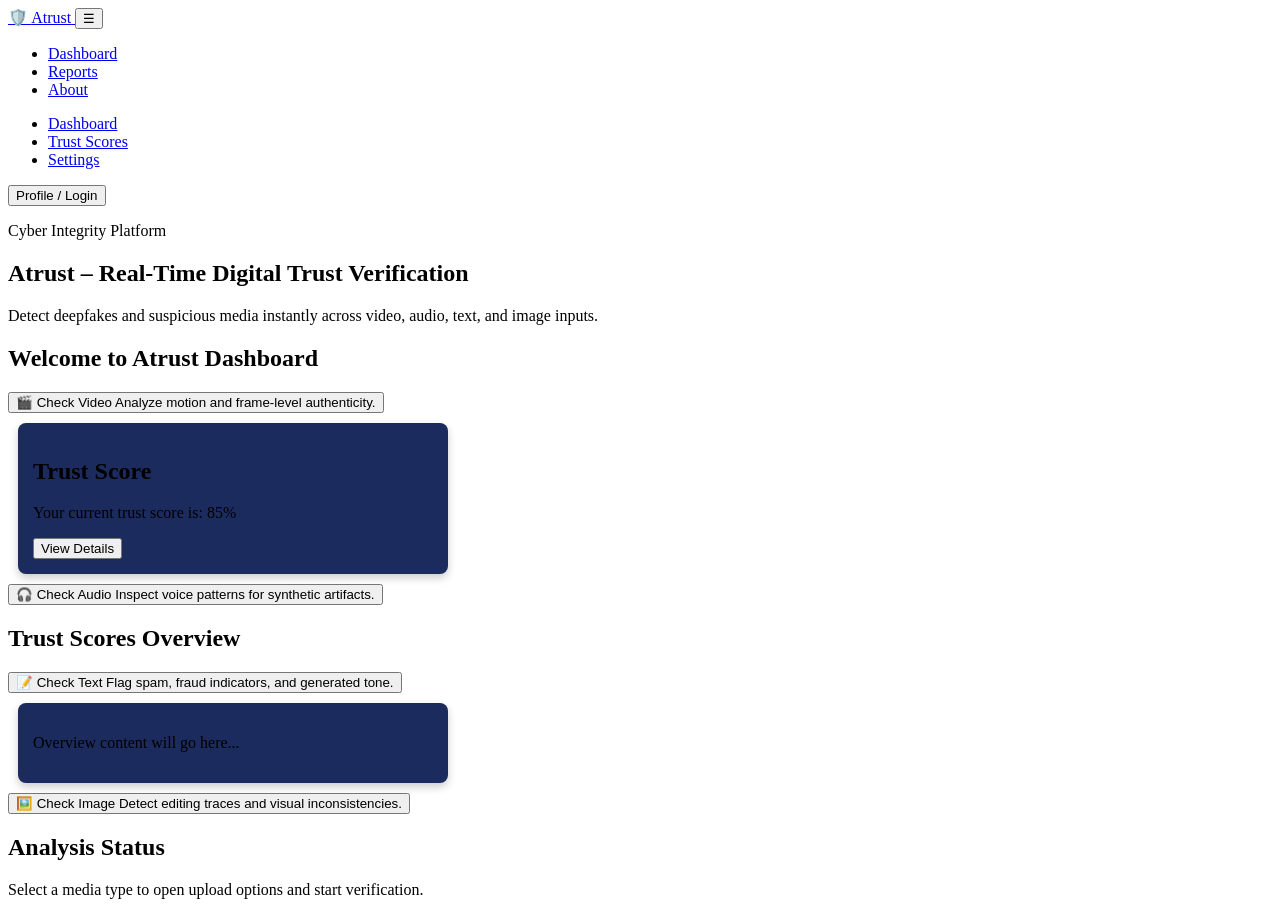
==== index.html @ 288cd5ba "Enhance index.html with improved structure and content" ====
<!DOCTYPE html>
 <html lang="en">

<head>
 <head>
     <meta charset="UTF-8" />
     <meta name="viewport" content="width=device-width, initial-scale=1.0" />
    <title>Atrust Dashboard</title>
    <title>Atrust - Digital Trust Dashboard</title>
    <link rel="preconnect" href="https://fonts.googleapis.com" />
    <link rel="preconnect" href="https://fonts.gstatic.com" crossorigin />
    <link
      href="https://fonts.googleapis.com/css2?family=Inter:wght@400;500;600;700&display=swap"
      rel="stylesheet"
    />
     <link rel="stylesheet" href="styles.css" />
</head>
  </head>
  <body>
    <!-- Top Navigation -->
    <header class="site-header">
      <nav class="navbar" aria-label="Primary navigation">
        <a class="brand" href="#dashboard" aria-label="Atrust home">
          <span class="brand-mark" aria-hidden="true">🛡️</span>
          <span>Atrust</span>
        </a>

        <button class="nav-toggle" aria-expanded="false" aria-controls="nav-menu" aria-label="Toggle navigation menu">
          ☰
        </button>

<body>
        <ul id="nav-menu" class="nav-links">
          <li><a href="#dashboard">Dashboard</a></li>
          <li><a href="#reports">Reports</a></li>
          <li><a href="#about">About</a></li>
        </ul>

    <header>
        <nav>
            <ul>
                <li><a href="#dashboard">Dashboard</a></li>
                <li><a href="#scores">Trust Scores</a></li>
                <li><a href="#settings">Settings</a></li>
            </ul>
        </nav>
        <button class="profile-btn" type="button">Profile / Login</button>
      </nav>
    </header>

    <main>
    <main id="dashboard" class="main-content">
      <!-- Hero section -->
      <section class="hero" aria-labelledby="hero-title">
        <p class="hero-kicker">Cyber Integrity Platform</p>
        <h1 id="hero-title">Atrust – Real-Time Digital Trust Verification</h1>
        <p class="hero-subtitle">
          Detect deepfakes and suspicious media instantly across video, audio, text, and image inputs.
        </p>
     </section>
 
       <!-- Dashboard Section -->
        <section id="dashboard">
            <h1>Welcome to Atrust Dashboard</h1>
      <!-- Primary action cards -->
      <section class="card-grid" aria-label="Media verification options">
        <button class="action-card" type="button" data-media="Video">
          <span class="card-icon" aria-hidden="true">🎬</span>
          <span class="card-title">Check Video</span>
          <span class="card-description">Analyze motion and frame-level authenticity.</span>
        </button>

            <div class="card">
                <h2>Trust Score</h2>
                <p>
                    Your current trust score is:
                    <span id="trust-score">85%</span>
                </p>
                <button type="button" onclick="showModal()">
                    View Details
                </button>
            </div>
        </section>
        <button class="action-card" type="button" data-media="Audio">
          <span class="card-icon" aria-hidden="true">🎧</span>
          <span class="card-title">Check Audio</span>
          <span class="card-description">Inspect voice patterns for synthetic artifacts.</span>
        </button>

        <!-- Scores Overview Section -->
        <section id="scores">
            <h2>Trust Scores Overview</h2>
        <button class="action-card" type="button" data-media="Text">
          <span class="card-icon" aria-hidden="true">📝</span>
          <span class="card-title">Check Text</span>
          <span class="card-description">Flag spam, fraud indicators, and generated tone.</span>
       </button>
 
            <div class="card">
                <p>Overview content will go here...</p>
            </div>
        </section>
        <button class="action-card" type="button" data-media="Image">
          <span class="card-icon" aria-hidden="true">🖼️</span>
          <span class="card-title">Check Image</span>
          <span class="card-description">Detect editing traces and visual inconsistencies.</span>
        </button>
      </section>
    </main>
      <!-- Loading placeholder -->
      <section class="panel" aria-live="polite">
        <h2>Analysis Status</h2>
        <div id="loading" class="loading" hidden>
          <span class="spinner" aria-hidden="true"></span>
          <p>Scanning media for trust signals...</p>
        </div>
        <p id="idleMessage">Select a media type to open upload options and start verification.</p>
     </section>
 
   <!-- Modal -->
    <div id="modal" class="modal" style="display: none;">
        <div class="modal-content">
            <span class="close" onclick="closeModal()">&times;</span>
      <!-- Result section -->
      <section id="reports" class="panel" aria-labelledby="results-title">
        <h2 id="results-title">Trust Score</h2>
        <p class="result-meta">Latest sample assessment:</p>
        <div class="score-row">
          <span class="score-label">Confidence</span>
          <span id="scoreValue" class="score-value">78%</span>
        </div>
        <div class="progress" role="img" aria-label="Trust score progress bar showing 78 percent confidence">
          <div id="progressFill" class="progress-fill" style="width: 78%"></div>
        </div>
      </section>

            <h2>Trust Score Details</h2>
            <p>Detailed breakdown of your trust score...</p>
      <section id="about" class="panel about-panel">
        <h2>About Atrust</h2>
        <p>
          Atrust provides a clear and actionable verification workflow for digital media, helping teams build confidence in every interaction.
        </p>
      </section>
    </main>

    <!-- Shared upload modal -->
    <div class="modal" id="uploadModal" role="dialog" aria-modal="true" aria-labelledby="modalTitle" hidden>
      <div class="modal-content">
        <div class="modal-header">
          <h2 id="modalTitle">Upload File</h2>
          <button id="closeModal" class="close-btn" type="button" aria-label="Close upload dialog">✕</button>
        </div>
        <form class="upload-form">
          <label for="mediaFile">Choose file</label>
          <input id="mediaFile" name="mediaFile" type="file" />
          <button type="submit" class="submit-btn">Start Verification</button>
        </form>
      </div>
    </div>

    <script src="script.js"></script>

    <script>
        function showModal() {
            document.getElementById("modal").style.display = "block";
        }

        function closeModal() {
            document.getElementById("modal").style.display = "none";
        }
    </script>

</body>
</body>
 </html>
---- styles.css ----
.container {
  display: flex;
  flex-direction: column;
  align-items: center;
  justify-content: center;
  min-height: 100vh;
  background-color: #0a1f4b; /* Deep blue background */
}

.header {
  font-size: 2rem;
  color: #ffffff;
  margin-bottom: 20px;
}

.button {
  background-color: #1e3a78; /* Lighter deep blue */
  color: #ffffff;
  padding: 10px 20px;
  border: none;
  border-radius: 5px;
  cursor: pointer;
  transition: background-color 0.3s ease;
}

.button:hover {
  background-color: #2e4abc; /* Even lighter on hover */
}

.card {
  background-color: #1c2b5d;
  padding: 15px;
  border-radius: 8px;
  margin: 10px;
  width: 100%;
  max-width: 400px;
  box-shadow: 0 4px 8px rgba(0, 0, 0, 0.2);
  transition: transform 0.2s;
}

.card:hover {
  transform: scale(1.05);
}

@media (max-width: 768px) {
  .container {
    flex-direction: column;
  }
}

@media (max-width: 480px) {
  .header {
    font-size: 1.5rem;
  }
  .button {
    padding: 8px 16px;
  }
  .card {
    width: 90%;
  }
}
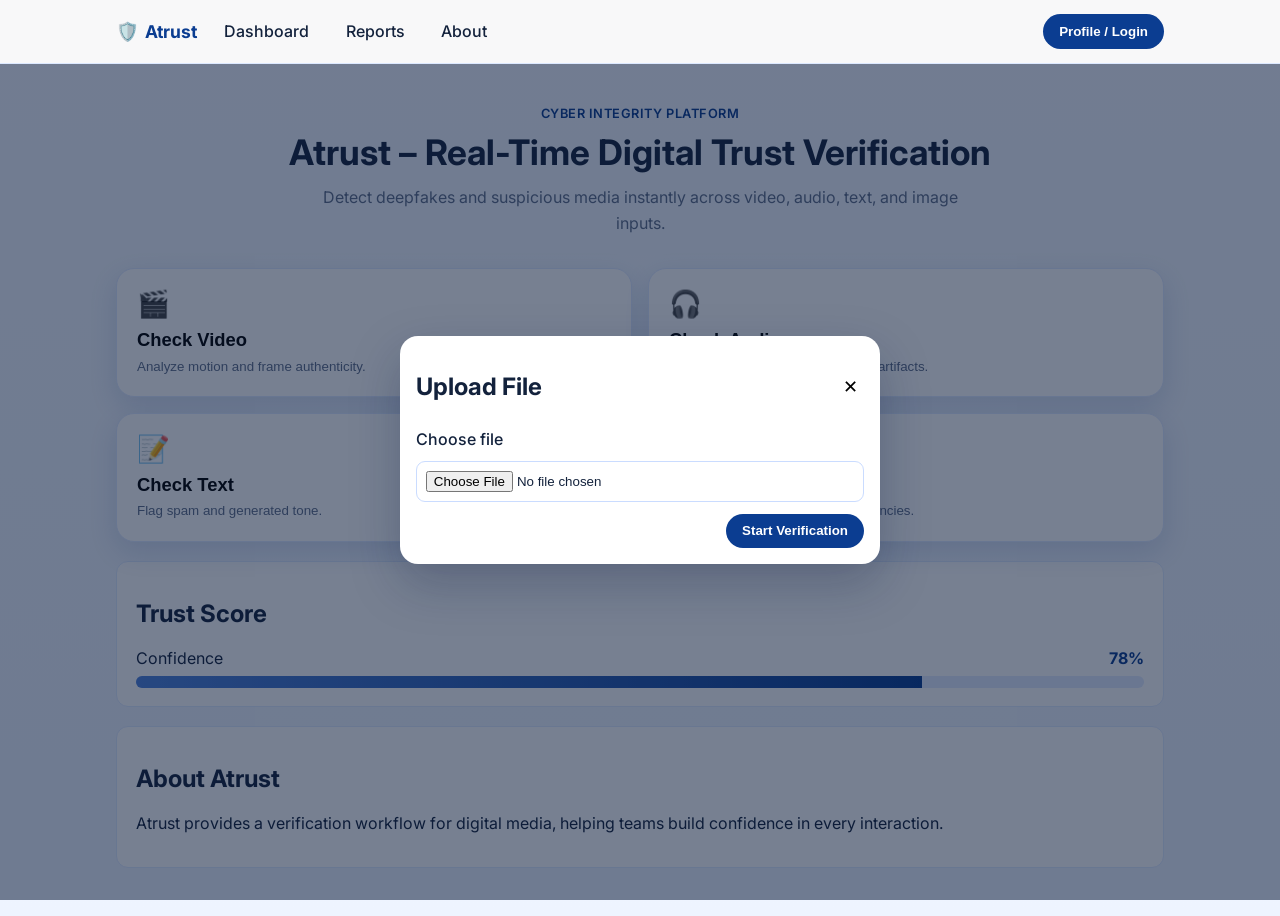
==== commit aa1a8588: "Update index.html" ====
--- a/index.html
+++ b/index.html
@@ -1,176 +1,113 @@
- <!DOCTYPE html>
- <html lang="en">
+<!DOCTYPE html>
+<html lang="en">
+<head>
+  <meta charset="UTF-8" />
+  <meta name="viewport" content="width=device-width, initial-scale=1.0" />
+  <title>Atrust - Digital Trust Dashboard</title>
 
-<head>
- <head>
-     <meta charset="UTF-8" />
-     <meta name="viewport" content="width=device-width, initial-scale=1.0" />
-    <title>Atrust Dashboard</title>
-    <title>Atrust - Digital Trust Dashboard</title>
-    <link rel="preconnect" href="https://fonts.googleapis.com" />
-    <link rel="preconnect" href="https://fonts.gstatic.com" crossorigin />
-    <link
-      href="https://fonts.googleapis.com/css2?family=Inter:wght@400;500;600;700&display=swap"
-      rel="stylesheet"
-    />
-     <link rel="stylesheet" href="styles.css" />
+  <link rel="preconnect" href="https://fonts.googleapis.com" />
+  <link rel="preconnect" href="https://fonts.gstatic.com" crossorigin />
+  <link href="https://fonts.googleapis.com/css2?family=Inter:wght@400;500;600;700&display=swap" rel="stylesheet" />
+
+  <link rel="stylesheet" href="styles.css" />
 </head>
-  </head>
-  <body>
-    <!-- Top Navigation -->
-    <header class="site-header">
-      <nav class="navbar" aria-label="Primary navigation">
-        <a class="brand" href="#dashboard" aria-label="Atrust home">
-          <span class="brand-mark" aria-hidden="true">🛡️</span>
-          <span>Atrust</span>
-        </a>
-
-        <button class="nav-toggle" aria-expanded="false" aria-controls="nav-menu" aria-label="Toggle navigation menu">
-          ☰
-        </button>
 
 <body>
-        <ul id="nav-menu" class="nav-links">
-          <li><a href="#dashboard">Dashboard</a></li>
-          <li><a href="#reports">Reports</a></li>
-          <li><a href="#about">About</a></li>
-        </ul>
 
-    <header>
-        <nav>
-            <ul>
-                <li><a href="#dashboard">Dashboard</a></li>
-                <li><a href="#scores">Trust Scores</a></li>
-                <li><a href="#settings">Settings</a></li>
-            </ul>
-        </nav>
-        <button class="profile-btn" type="button">Profile / Login</button>
-      </nav>
-    </header>
+  <!-- Navigation -->
+  <header class="site-header">
+    <nav class="navbar">
+      <a class="brand" href="#dashboard">
+        <span class="brand-mark">🛡️</span>
+        <span>Atrust</span>
+      </a>
 
-    <main>
-    <main id="dashboard" class="main-content">
-      <!-- Hero section -->
-      <section class="hero" aria-labelledby="hero-title">
-        <p class="hero-kicker">Cyber Integrity Platform</p>
-        <h1 id="hero-title">Atrust – Real-Time Digital Trust Verification</h1>
-        <p class="hero-subtitle">
-          Detect deepfakes and suspicious media instantly across video, audio, text, and image inputs.
-        </p>
-     </section>
- 
-       <!-- Dashboard Section -->
-        <section id="dashboard">
-            <h1>Welcome to Atrust Dashboard</h1>
-      <!-- Primary action cards -->
-      <section class="card-grid" aria-label="Media verification options">
-        <button class="action-card" type="button" data-media="Video">
-          <span class="card-icon" aria-hidden="true">🎬</span>
-          <span class="card-title">Check Video</span>
-          <span class="card-description">Analyze motion and frame-level authenticity.</span>
-        </button>
+      <button class="nav-toggle" aria-expanded="false">☰</button>
 
-            <div class="card">
-                <h2>Trust Score</h2>
-                <p>
-                    Your current trust score is:
-                    <span id="trust-score">85%</span>
-                </p>
-                <button type="button" onclick="showModal()">
-                    View Details
-                </button>
-            </div>
-        </section>
-        <button class="action-card" type="button" data-media="Audio">
-          <span class="card-icon" aria-hidden="true">🎧</span>
-          <span class="card-title">Check Audio</span>
-          <span class="card-description">Inspect voice patterns for synthetic artifacts.</span>
-        </button>
+      <ul id="nav-menu" class="nav-links">
+        <li><a href="#dashboard">Dashboard</a></li>
+        <li><a href="#reports">Reports</a></li>
+        <li><a href="#about">About</a></li>
+      </ul>
 
-        <!-- Scores Overview Section -->
-        <section id="scores">
-            <h2>Trust Scores Overview</h2>
-        <button class="action-card" type="button" data-media="Text">
-          <span class="card-icon" aria-hidden="true">📝</span>
-          <span class="card-title">Check Text</span>
-          <span class="card-description">Flag spam, fraud indicators, and generated tone.</span>
-       </button>
- 
-            <div class="card">
-                <p>Overview content will go here...</p>
-            </div>
-        </section>
-        <button class="action-card" type="button" data-media="Image">
-          <span class="card-icon" aria-hidden="true">🖼️</span>
-          <span class="card-title">Check Image</span>
-          <span class="card-description">Detect editing traces and visual inconsistencies.</span>
-        </button>
-      </section>
-    </main>
-      <!-- Loading placeholder -->
-      <section class="panel" aria-live="polite">
-        <h2>Analysis Status</h2>
-        <div id="loading" class="loading" hidden>
-          <span class="spinner" aria-hidden="true"></span>
-          <p>Scanning media for trust signals...</p>
-        </div>
-        <p id="idleMessage">Select a media type to open upload options and start verification.</p>
-     </section>
- 
-   <!-- Modal -->
-    <div id="modal" class="modal" style="display: none;">
-        <div class="modal-content">
-            <span class="close" onclick="closeModal()">&times;</span>
-      <!-- Result section -->
-      <section id="reports" class="panel" aria-labelledby="results-title">
-        <h2 id="results-title">Trust Score</h2>
-        <p class="result-meta">Latest sample assessment:</p>
-        <div class="score-row">
-          <span class="score-label">Confidence</span>
-          <span id="scoreValue" class="score-value">78%</span>
-        </div>
-        <div class="progress" role="img" aria-label="Trust score progress bar showing 78 percent confidence">
-          <div id="progressFill" class="progress-fill" style="width: 78%"></div>
-        </div>
-      </section>
+      <button class="profile-btn">Profile / Login</button>
+    </nav>
+  </header>
 
-            <h2>Trust Score Details</h2>
-            <p>Detailed breakdown of your trust score...</p>
-      <section id="about" class="panel about-panel">
-        <h2>About Atrust</h2>
-        <p>
-          Atrust provides a clear and actionable verification workflow for digital media, helping teams build confidence in every interaction.
-        </p>
-      </section>
-    </main>
+  <!-- Main Content -->
+  <main id="dashboard" class="main-content">
 
-    <!-- Shared upload modal -->
-    <div class="modal" id="uploadModal" role="dialog" aria-modal="true" aria-labelledby="modalTitle" hidden>
-      <div class="modal-content">
-        <div class="modal-header">
-          <h2 id="modalTitle">Upload File</h2>
-          <button id="closeModal" class="close-btn" type="button" aria-label="Close upload dialog">✕</button>
-        </div>
-        <form class="upload-form">
-          <label for="mediaFile">Choose file</label>
-          <input id="mediaFile" name="mediaFile" type="file" />
-          <button type="submit" class="submit-btn">Start Verification</button>
-        </form>
+    <section class="hero">
+      <p class="hero-kicker">Cyber Integrity Platform</p>
+      <h1>Atrust – Real-Time Digital Trust Verification</h1>
+      <p class="hero-subtitle">
+        Detect deepfakes and suspicious media instantly across video, audio, text, and image inputs.
+      </p>
+    </section>
+
+    <section class="card-grid">
+      <button class="action-card" data-media="Video">
+        <span class="card-icon">🎬</span>
+        <span class="card-title">Check Video</span>
+        <span class="card-description">Analyze motion and frame authenticity.</span>
+      </button>
+
+      <button class="action-card" data-media="Audio">
+        <span class="card-icon">🎧</span>
+        <span class="card-title">Check Audio</span>
+        <span class="card-description">Inspect voice patterns for synthetic artifacts.</span>
+      </button>
+
+      <button class="action-card" data-media="Text">
+        <span class="card-icon">📝</span>
+        <span class="card-title">Check Text</span>
+        <span class="card-description">Flag spam and generated tone.</span>
+      </button>
+
+      <button class="action-card" data-media="Image">
+        <span class="card-icon">🖼️</span>
+        <span class="card-title">Check Image</span>
+        <span class="card-description">Detect editing traces and inconsistencies.</span>
+      </button>
+    </section>
+
+    <section id="reports" class="panel">
+      <h2>Trust Score</h2>
+      <div class="score-row">
+        <span>Confidence</span>
+        <span id="scoreValue" class="score-value">78%</span>
       </div>
+      <div class="progress">
+        <div id="progressFill" class="progress-fill" style="width: 78%"></div>
+      </div>
+    </section>
+
+    <section id="about" class="panel">
+      <h2>About Atrust</h2>
+      <p>
+        Atrust provides a verification workflow for digital media,
+        helping teams build confidence in every interaction.
+      </p>
+    </section>
+
+  </main>
+
+  <!-- Upload Modal -->
+  <div class="modal" id="uploadModal" hidden>
+    <div class="modal-content">
+      <div class="modal-header">
+        <h2 id="modalTitle">Upload File</h2>
+        <button id="closeModal" class="close-btn">✕</button>
+      </div>
+      <form class="upload-form">
+        <label for="mediaFile">Choose file</label>
+        <input id="mediaFile" type="file" />
+        <button type="submit" class="submit-btn">Start Verification</button>
+      </form>
     </div>
+  </div>
 
-    <script src="script.js"></script>
-
-    <script>
-        function showModal() {
-            document.getElementById("modal").style.display = "block";
-        }
-
-        function closeModal() {
-            document.getElementById("modal").style.display = "none";
-        }
-    </script>
+  <script src="script.js"></script>
 
 </body>
-</body>
- </html>
+</html>
--- a/styles.css
+++ b/styles.css
@@ -1,61 +1,328 @@
-.container {
+:root {
+  --primary: #0b3d91;
+  --primary-strong: #082a63;
+  --secondary: #d9e8ff;
+  --surface: #ffffff;
+  --text: #13223c;
+  --muted: #5e6d89;
+  --shadow: 0 10px 28px rgba(11, 61, 145, 0.14);
+  --radius-lg: 18px;
+  --radius-md: 12px;
+}
+
+* {
+  box-sizing: border-box;
+}
+
+body {
+  margin: 0;
+  font-family: "Inter", "Segoe UI", Roboto, sans-serif;
+  color: var(--text);
+  background: linear-gradient(180deg, #f4f8ff 0%, #eef4ff 100%);
+}
+
+.site-header {
+  position: sticky;
+  top: 0;
+  z-index: 10;
+  background: rgba(255, 255, 255, 0.95);
+  backdrop-filter: blur(8px);
+  border-bottom: 1px solid #dce8ff;
+}
+
+.navbar {
+  max-width: 1080px;
+  margin: 0 auto;
+  padding: 0.9rem 1rem;
   display: flex;
-  flex-direction: column;
-  align-items: center;
-  justify-content: center;
-  min-height: 100vh;
-  background-color: #0a1f4b; /* Deep blue background */
-}
-
-.header {
-  font-size: 2rem;
-  color: #ffffff;
-  margin-bottom: 20px;
-}
-
-.button {
-  background-color: #1e3a78; /* Lighter deep blue */
-  color: #ffffff;
-  padding: 10px 20px;
+  align-items: center;
+  gap: 1rem;
+}
+
+.brand {
+  display: inline-flex;
+  align-items: center;
+  gap: 0.4rem;
+  text-decoration: none;
+  color: var(--primary);
+  font-weight: 700;
+  font-size: 1.1rem;
+}
+
+.brand-mark {
+  font-size: 1.15rem;
+}
+
+.nav-links {
+  margin: 0;
+  padding: 0;
+  list-style: none;
+  display: flex;
+  gap: 1rem;
+}
+
+.nav-links a {
+  text-decoration: none;
+  color: var(--text);
+  font-weight: 500;
+  padding: 0.45rem 0.65rem;
+  border-radius: 8px;
+  transition: background-color 0.2s ease, color 0.2s ease;
+}
+
+.nav-links a:hover,
+.nav-links a:focus-visible {
+  background-color: var(--secondary);
+  color: var(--primary);
+}
+
+.profile-btn,
+.submit-btn {
+  margin-left: auto;
+  background: var(--primary);
+  color: var(--surface);
   border: none;
-  border-radius: 5px;
+  border-radius: 999px;
+  padding: 0.6rem 1rem;
+  font-weight: 600;
   cursor: pointer;
-  transition: background-color 0.3s ease;
-}
-
-.button:hover {
-  background-color: #2e4abc; /* Even lighter on hover */
-}
-
-.card {
-  background-color: #1c2b5d;
-  padding: 15px;
+  transition: transform 0.2s ease, background-color 0.2s ease;
+}
+
+.profile-btn:hover,
+.submit-btn:hover {
+  background: var(--primary-strong);
+  transform: translateY(-1px);
+}
+
+.nav-toggle {
+  display: none;
+  border: 1px solid #d6e3ff;
+  background: #fff;
   border-radius: 8px;
-  margin: 10px;
+  padding: 0.4rem 0.55rem;
+}
+
+.main-content {
+  max-width: 1080px;
+  margin: 0 auto;
+  padding: 2.6rem 1rem 3rem;
+}
+
+.hero {
+  text-align: center;
+  margin-bottom: 2rem;
+}
+
+.hero-kicker {
+  margin: 0;
+  color: var(--primary);
+  font-weight: 600;
+  letter-spacing: 0.04em;
+  text-transform: uppercase;
+  font-size: 0.8rem;
+}
+
+.hero h1 {
+  margin: 0.65rem auto 0.75rem;
+  max-width: 760px;
+  font-size: clamp(1.45rem, 2.9vw, 2.2rem);
+}
+
+.hero-subtitle {
+  margin: 0 auto;
+  max-width: 640px;
+  color: var(--muted);
+  line-height: 1.6;
+}
+
+.card-grid {
+  display: grid;
+  grid-template-columns: repeat(2, minmax(0, 1fr));
+  gap: 1rem;
+}
+
+.action-card {
+  border: 1px solid #dee9ff;
+  background: var(--surface);
+  border-radius: var(--radius-lg);
+  padding: 1.25rem;
+  text-align: left;
+  cursor: pointer;
+  box-shadow: var(--shadow);
+  transition: transform 0.22s ease, box-shadow 0.22s ease, border-color 0.22s ease;
+}
+
+.action-card:hover,
+.action-card:focus-visible {
+  transform: translateY(-6px);
+  box-shadow: 0 16px 36px rgba(11, 61, 145, 0.2);
+  border-color: #bdd4ff;
+}
+
+.card-icon {
+  font-size: 1.65rem;
+}
+
+.card-title {
+  display: block;
+  margin-top: 0.55rem;
+  font-size: 1.15rem;
+  font-weight: 700;
+}
+
+.card-description {
+  display: block;
+  margin-top: 0.35rem;
+  color: var(--muted);
+  line-height: 1.45;
+}
+
+.panel {
+  background: #fff;
+  border-radius: var(--radius-md);
+  margin-top: 1.2rem;
+  padding: 1.1rem 1.2rem;
+  border: 1px solid #dfebff;
+}
+
+.loading {
+  display: inline-flex;
+  align-items: center;
+  gap: 0.65rem;
+  color: var(--primary);
+}
+
+.spinner {
+  width: 1.1rem;
+  height: 1.1rem;
+  border: 3px solid #bfd6ff;
+  border-top-color: var(--primary);
+  border-radius: 50%;
+  animation: spin 0.8s linear infinite;
+}
+
+@keyframes spin {
+  to {
+    transform: rotate(360deg);
+  }
+}
+
+.result-meta {
+  color: var(--muted);
+  margin-top: 0;
+}
+
+.score-row {
+  display: flex;
+  justify-content: space-between;
+  align-items: center;
+  margin-bottom: 0.5rem;
+}
+
+.score-value {
+  font-weight: 700;
+  color: var(--primary);
+}
+
+.progress {
   width: 100%;
-  max-width: 400px;
-  box-shadow: 0 4px 8px rgba(0, 0, 0, 0.2);
-  transition: transform 0.2s;
-}
-
-.card:hover {
-  transform: scale(1.05);
-}
-
-@media (max-width: 768px) {
-  .container {
+  height: 12px;
+  background: #e2ecff;
+  border-radius: 999px;
+  overflow: hidden;
+}
+
+.progress-fill {
+  height: 100%;
+  background: linear-gradient(90deg, #4d82dc, var(--primary));
+}
+
+.modal {
+  position: fixed;
+  inset: 0;
+  background: rgba(8, 24, 56, 0.55);
+  display: grid;
+  place-items: center;
+  padding: 1rem;
+}
+
+.modal-content {
+  width: min(480px, 100%);
+  background: #fff;
+  border-radius: var(--radius-lg);
+  box-shadow: 0 20px 50px rgba(7, 25, 62, 0.25);
+  padding: 1rem;
+}
+
+.modal-header {
+  display: flex;
+  align-items: center;
+  justify-content: space-between;
+}
+
+.close-btn {
+  border: none;
+  background: transparent;
+  font-size: 1.15rem;
+  cursor: pointer;
+}
+
+.upload-form {
+  margin-top: 0.5rem;
+  display: grid;
+  gap: 0.75rem;
+}
+
+.upload-form label {
+  font-weight: 500;
+}
+
+.upload-form input {
+  border: 1px solid #cadcff;
+  border-radius: 9px;
+  padding: 0.55rem;
+}
+
+@media (max-width: 880px) {
+  .nav-toggle {
+    display: inline-flex;
+    margin-left: auto;
+  }
+
+  .profile-btn {
+    margin-left: 0;
+  }
+
+  .nav-links {
+    display: none;
+  }
+
+  .nav-links.open {
+    display: flex;
+    position: absolute;
+    top: 63px;
+    left: 1rem;
+    right: 1rem;
     flex-direction: column;
-  }
-}
-
-@media (max-width: 480px) {
-  .header {
-    font-size: 1.5rem;
-  }
-  .button {
-    padding: 8px 16px;
-  }
-  .card {
-    width: 90%;
-  }
-}
+    gap: 0.4rem;
+    background: #fff;
+    border: 1px solid #deebff;
+    border-radius: 10px;
+    padding: 0.7rem;
+  }
+}
+
+@media (max-width: 700px) {
+  .card-grid {
+    grid-template-columns: 1fr;
+  }
+
+  .navbar {
+    flex-wrap: wrap;
+  }
+
+  .profile-btn {
+    width: 100%;
+  }
+}
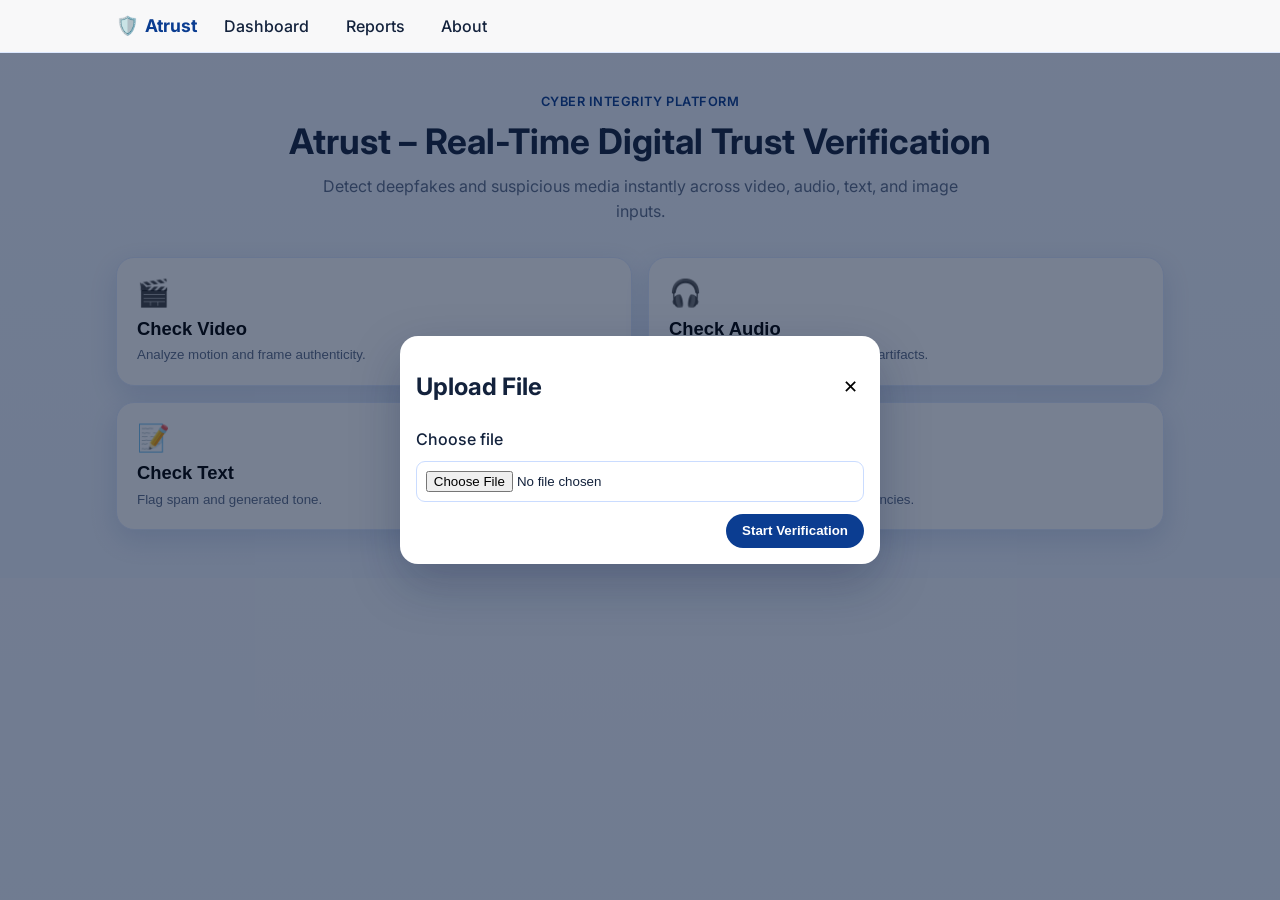
==== commit bfedca2d: "Refactor index.html structure and navigation links" ====
--- a/index.html
+++ b/index.html
@@ -5,10 +5,12 @@
   <meta name="viewport" content="width=device-width, initial-scale=1.0" />
   <title>Atrust - Digital Trust Dashboard</title>
 
+  <!-- Google Font -->
   <link rel="preconnect" href="https://fonts.googleapis.com" />
   <link rel="preconnect" href="https://fonts.gstatic.com" crossorigin />
   <link href="https://fonts.googleapis.com/css2?family=Inter:wght@400;500;600;700&display=swap" rel="stylesheet" />
 
+  <!-- Main Styles -->
   <link rel="stylesheet" href="styles.css" />
 </head>
 
@@ -17,26 +19,23 @@
   <!-- Navigation -->
   <header class="site-header">
     <nav class="navbar">
-      <a class="brand" href="#dashboard">
+      <a class="brand" href="index.html">
         <span class="brand-mark">🛡️</span>
         <span>Atrust</span>
       </a>
 
-      <button class="nav-toggle" aria-expanded="false">☰</button>
-
-      <ul id="nav-menu" class="nav-links">
-        <li><a href="#dashboard">Dashboard</a></li>
-        <li><a href="#reports">Reports</a></li>
-        <li><a href="#about">About</a></li>
+      <ul class="nav-links">
+        <li><a href="index.html">Dashboard</a></li>
+        <li><a href="reports.html">Reports</a></li>
+        <li><a href="about.html">About</a></li>
       </ul>
-
-      <button class="profile-btn">Profile / Login</button>
     </nav>
   </header>
 
   <!-- Main Content -->
-  <main id="dashboard" class="main-content">
+  <main class="main-content">
 
+    <!-- Hero Section -->
     <section class="hero">
       <p class="hero-kicker">Cyber Integrity Platform</p>
       <h1>Atrust – Real-Time Digital Trust Verification</h1>
@@ -45,7 +44,9 @@
       </p>
     </section>
 
+    <!-- Action Cards -->
     <section class="card-grid">
+
       <button class="action-card" data-media="Video">
         <span class="card-icon">🎬</span>
         <span class="card-title">Check Video</span>
@@ -69,25 +70,7 @@
         <span class="card-title">Check Image</span>
         <span class="card-description">Detect editing traces and inconsistencies.</span>
       </button>
-    </section>
 
-    <section id="reports" class="panel">
-      <h2>Trust Score</h2>
-      <div class="score-row">
-        <span>Confidence</span>
-        <span id="scoreValue" class="score-value">78%</span>
-      </div>
-      <div class="progress">
-        <div id="progressFill" class="progress-fill" style="width: 78%"></div>
-      </div>
-    </section>
-
-    <section id="about" class="panel">
-      <h2>About Atrust</h2>
-      <p>
-        Atrust provides a verification workflow for digital media,
-        helping teams build confidence in every interaction.
-      </p>
     </section>
 
   </main>
@@ -96,9 +79,10 @@
   <div class="modal" id="uploadModal" hidden>
     <div class="modal-content">
       <div class="modal-header">
-        <h2 id="modalTitle">Upload File</h2>
+        <h2>Upload File</h2>
         <button id="closeModal" class="close-btn">✕</button>
       </div>
+
       <form class="upload-form">
         <label for="mediaFile">Choose file</label>
         <input id="mediaFile" type="file" />
@@ -107,6 +91,7 @@
     </div>
   </div>
 
+  <!-- Script -->
   <script src="script.js"></script>
 
 </body>
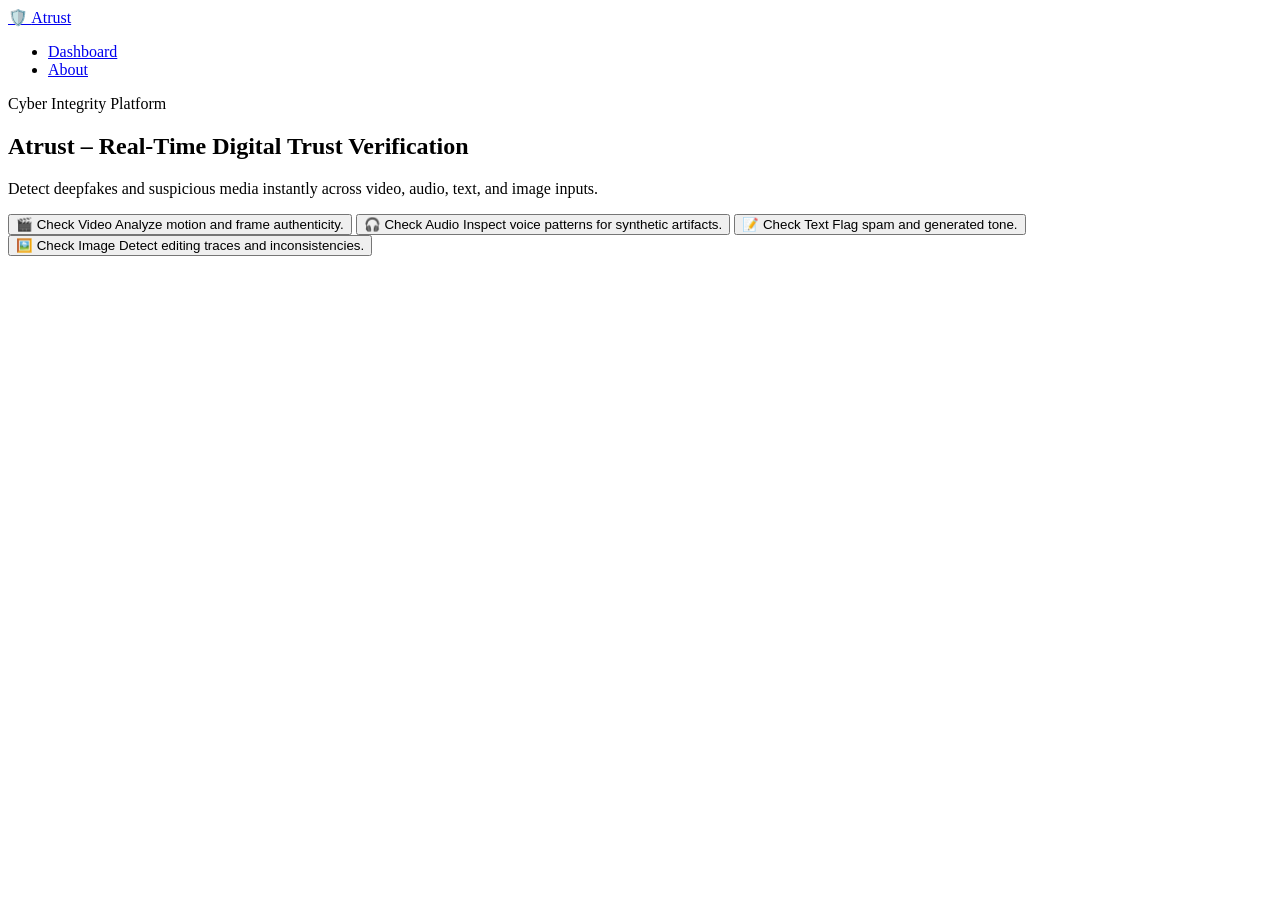
==== commit cff35196: "Update index.html" ====
--- a/index.html
+++ b/index.html
@@ -26,7 +26,6 @@
 
       <ul class="nav-links">
         <li><a href="index.html">Dashboard</a></li>
-        <li><a href="reports.html">Reports</a></li>
         <li><a href="about.html">About</a></li>
       </ul>
     </nav>
--- a/styles.css
+++ b/styles.css
@@ -1,328 +1,22 @@
-:root {
-  --primary: #0b3d91;
-  --primary-strong: #082a63;
-  --secondary: #d9e8ff;
-  --surface: #ffffff;
-  --text: #13223c;
-  --muted: #5e6d89;
-  --shadow: 0 10px 28px rgba(11, 61, 145, 0.14);
-  --radius-lg: 18px;
-  --radius-md: 12px;
+.about-section {
+    background-color: #f8f9fa;
+    padding: 20px;
+    border-radius: 5px;
 }
 
-* {
-  box-sizing: border-box;
+.about-content {
+    color: #212529;
+    font-size: 1.2em;
 }
 
-body {
-  margin: 0;
-  font-family: "Inter", "Segoe UI", Roboto, sans-serif;
-  color: var(--text);
-  background: linear-gradient(180deg, #f4f8ff 0%, #eef4ff 100%);
+.features-list {
+    list-style-type: none;
+    padding: 0;
 }
 
-.site-header {
-  position: sticky;
-  top: 0;
-  z-index: 10;
-  background: rgba(255, 255, 255, 0.95);
-  backdrop-filter: blur(8px);
-  border-bottom: 1px solid #dce8ff;
-}
-
-.navbar {
-  max-width: 1080px;
-  margin: 0 auto;
-  padding: 0.9rem 1rem;
-  display: flex;
-  align-items: center;
-  gap: 1rem;
-}
-
-.brand {
-  display: inline-flex;
-  align-items: center;
-  gap: 0.4rem;
-  text-decoration: none;
-  color: var(--primary);
-  font-weight: 700;
-  font-size: 1.1rem;
-}
-
-.brand-mark {
-  font-size: 1.15rem;
-}
-
-.nav-links {
-  margin: 0;
-  padding: 0;
-  list-style: none;
-  display: flex;
-  gap: 1rem;
-}
-
-.nav-links a {
-  text-decoration: none;
-  color: var(--text);
-  font-weight: 500;
-  padding: 0.45rem 0.65rem;
-  border-radius: 8px;
-  transition: background-color 0.2s ease, color 0.2s ease;
-}
-
-.nav-links a:hover,
-.nav-links a:focus-visible {
-  background-color: var(--secondary);
-  color: var(--primary);
-}
-
-.profile-btn,
-.submit-btn {
-  margin-left: auto;
-  background: var(--primary);
-  color: var(--surface);
-  border: none;
-  border-radius: 999px;
-  padding: 0.6rem 1rem;
-  font-weight: 600;
-  cursor: pointer;
-  transition: transform 0.2s ease, background-color 0.2s ease;
-}
-
-.profile-btn:hover,
-.submit-btn:hover {
-  background: var(--primary-strong);
-  transform: translateY(-1px);
-}
-
-.nav-toggle {
-  display: none;
-  border: 1px solid #d6e3ff;
-  background: #fff;
-  border-radius: 8px;
-  padding: 0.4rem 0.55rem;
-}
-
-.main-content {
-  max-width: 1080px;
-  margin: 0 auto;
-  padding: 2.6rem 1rem 3rem;
-}
-
-.hero {
-  text-align: center;
-  margin-bottom: 2rem;
-}
-
-.hero-kicker {
-  margin: 0;
-  color: var(--primary);
-  font-weight: 600;
-  letter-spacing: 0.04em;
-  text-transform: uppercase;
-  font-size: 0.8rem;
-}
-
-.hero h1 {
-  margin: 0.65rem auto 0.75rem;
-  max-width: 760px;
-  font-size: clamp(1.45rem, 2.9vw, 2.2rem);
-}
-
-.hero-subtitle {
-  margin: 0 auto;
-  max-width: 640px;
-  color: var(--muted);
-  line-height: 1.6;
-}
-
-.card-grid {
-  display: grid;
-  grid-template-columns: repeat(2, minmax(0, 1fr));
-  gap: 1rem;
-}
-
-.action-card {
-  border: 1px solid #dee9ff;
-  background: var(--surface);
-  border-radius: var(--radius-lg);
-  padding: 1.25rem;
-  text-align: left;
-  cursor: pointer;
-  box-shadow: var(--shadow);
-  transition: transform 0.22s ease, box-shadow 0.22s ease, border-color 0.22s ease;
-}
-
-.action-card:hover,
-.action-card:focus-visible {
-  transform: translateY(-6px);
-  box-shadow: 0 16px 36px rgba(11, 61, 145, 0.2);
-  border-color: #bdd4ff;
-}
-
-.card-icon {
-  font-size: 1.65rem;
-}
-
-.card-title {
-  display: block;
-  margin-top: 0.55rem;
-  font-size: 1.15rem;
-  font-weight: 700;
-}
-
-.card-description {
-  display: block;
-  margin-top: 0.35rem;
-  color: var(--muted);
-  line-height: 1.45;
-}
-
-.panel {
-  background: #fff;
-  border-radius: var(--radius-md);
-  margin-top: 1.2rem;
-  padding: 1.1rem 1.2rem;
-  border: 1px solid #dfebff;
-}
-
-.loading {
-  display: inline-flex;
-  align-items: center;
-  gap: 0.65rem;
-  color: var(--primary);
-}
-
-.spinner {
-  width: 1.1rem;
-  height: 1.1rem;
-  border: 3px solid #bfd6ff;
-  border-top-color: var(--primary);
-  border-radius: 50%;
-  animation: spin 0.8s linear infinite;
-}
-
-@keyframes spin {
-  to {
-    transform: rotate(360deg);
-  }
-}
-
-.result-meta {
-  color: var(--muted);
-  margin-top: 0;
-}
-
-.score-row {
-  display: flex;
-  justify-content: space-between;
-  align-items: center;
-  margin-bottom: 0.5rem;
-}
-
-.score-value {
-  font-weight: 700;
-  color: var(--primary);
-}
-
-.progress {
-  width: 100%;
-  height: 12px;
-  background: #e2ecff;
-  border-radius: 999px;
-  overflow: hidden;
-}
-
-.progress-fill {
-  height: 100%;
-  background: linear-gradient(90deg, #4d82dc, var(--primary));
-}
-
-.modal {
-  position: fixed;
-  inset: 0;
-  background: rgba(8, 24, 56, 0.55);
-  display: grid;
-  place-items: center;
-  padding: 1rem;
-}
-
-.modal-content {
-  width: min(480px, 100%);
-  background: #fff;
-  border-radius: var(--radius-lg);
-  box-shadow: 0 20px 50px rgba(7, 25, 62, 0.25);
-  padding: 1rem;
-}
-
-.modal-header {
-  display: flex;
-  align-items: center;
-  justify-content: space-between;
-}
-
-.close-btn {
-  border: none;
-  background: transparent;
-  font-size: 1.15rem;
-  cursor: pointer;
-}
-
-.upload-form {
-  margin-top: 0.5rem;
-  display: grid;
-  gap: 0.75rem;
-}
-
-.upload-form label {
-  font-weight: 500;
-}
-
-.upload-form input {
-  border: 1px solid #cadcff;
-  border-radius: 9px;
-  padding: 0.55rem;
-}
-
-@media (max-width: 880px) {
-  .nav-toggle {
-    display: inline-flex;
-    margin-left: auto;
-  }
-
-  .profile-btn {
-    margin-left: 0;
-  }
-
-  .nav-links {
-    display: none;
-  }
-
-  .nav-links.open {
-    display: flex;
-    position: absolute;
-    top: 63px;
-    left: 1rem;
-    right: 1rem;
-    flex-direction: column;
-    gap: 0.4rem;
-    background: #fff;
-    border: 1px solid #deebff;
-    border-radius: 10px;
-    padding: 0.7rem;
-  }
-}
-
-@media (max-width: 700px) {
-  .card-grid {
-    grid-template-columns: 1fr;
-  }
-
-  .navbar {
-    flex-wrap: wrap;
-  }
-
-  .profile-btn {
-    width: 100%;
-  }
-}
+.feature-item {
+    background-color: #e9ecef;
+    margin: 10px 0;
+    padding: 15px;
+    border-radius: 3px;
+}
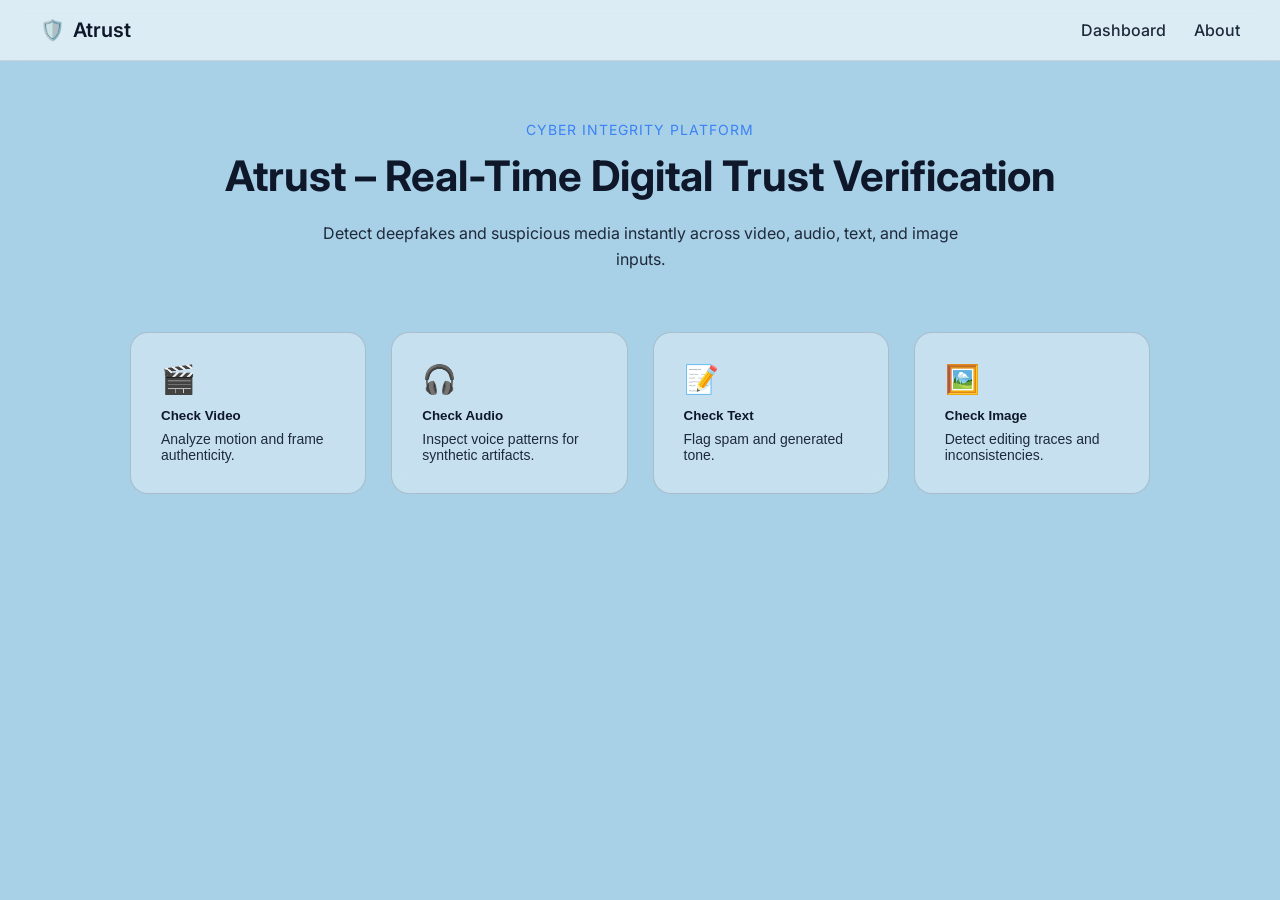
==== commit 4cca7bce: "Change script tag to module type for script.js" ====
--- a/index.html
+++ b/index.html
@@ -91,7 +91,7 @@
   </div>
 
   <!-- Script -->
-  <script src="script.js"></script>
+  <script type="module" src="script.js"></script>
 
 </body>
 </html>
--- a/styles.css
+++ b/styles.css
@@ -1,22 +1,251 @@
-.about-section {
-    background-color: #f8f9fa;
-    padding: 20px;
-    border-radius: 5px;
-}
-
-.about-content {
-    color: #212529;
-    font-size: 1.2em;
-}
-
-.features-list {
-    list-style-type: none;
-    padding: 0;
-}
-
-.feature-item {
-    background-color: #e9ecef;
-    margin: 10px 0;
-    padding: 15px;
-    border-radius: 3px;
-}+/* Reset */
+* {
+  margin: 0;
+  padding: 0;
+  box-sizing: border-box;
+}
+
+/* Body Background (LIGHT BLUE, VISIBLE 100%) */
+body {
+  font-family: 'Inter', sans-serif;
+  background-color: #a8d0e6; /* light blue YOU WILL SEE */
+  color: #0f172a;
+  min-height: 100vh;
+}
+
+/* Header */
+.site-header {
+  background: rgba(255, 255, 255, 0.6); /* transparent so background shows */
+  backdrop-filter: blur(10px);
+  padding: 18px 40px;
+  border-bottom: 1px solid rgba(0,0,0,0.1);
+}
+
+/* Navbar */
+.navbar {
+  display: flex;
+  justify-content: space-between;
+  align-items: center;
+}
+
+.brand {
+  font-weight: 600;
+  font-size: 20px;
+  color: #0f172a;
+  text-decoration: none;
+  display: flex;
+  gap: 8px;
+  align-items: center;
+}
+
+.nav-links {
+  list-style: none;
+  display: flex;
+  gap: 28px;
+}
+
+.nav-links a {
+  text-decoration: none;
+  color: #1e293b;
+  font-weight: 500;
+  transition: 0.2s ease;
+}
+
+.nav-links a:hover {
+  color: #0f172a;
+}
+
+/* Main Content */
+.main-content {
+  padding: 60px 40px;
+  max-width: 1100px;
+  margin: auto;
+
+  /* FULLY TRANSPARENT */
+  background: transparent;
+}
+
+/* Hero Section */
+.hero {
+  text-align: center;
+  margin-bottom: 60px;
+  background: transparent;
+}
+
+.hero-kicker {
+  color: #3b82f6;
+  font-size: 14px;
+  margin-bottom: 12px;
+  letter-spacing: 1px;
+  text-transform: uppercase;
+}
+
+.hero h1 {
+  font-size: 42px;
+  font-weight: 700;
+  margin-bottom: 20px;
+}
+
+.hero-subtitle {
+  color: #1e293b;
+  max-width: 650px;
+  margin: auto;
+  line-height: 1.6;
+}
+
+/* Card Grid */
+.card-grid {
+  display: grid;
+  grid-template-columns: repeat(auto-fit, minmax(220px, 1fr));
+  gap: 25px;
+  background: transparent;
+}
+
+/* Action Cards */
+.action-card {
+  background: rgba(255, 255, 255, 0.35); /* LIGHT, TRANSPARENT */
+  border: 1px solid rgba(0,0,0,0.15);
+  padding: 30px;
+  border-radius: 18px;
+  cursor: pointer;
+  transition: 0.3s ease;
+  text-align: left;
+  backdrop-filter: blur(10px);
+  color: #0f172a;
+}
+
+.action-card:hover {
+  transform: translateY(-6px);
+  border-color: #3b82f6;
+  box-shadow: 0 20px 40px rgba(0,0,0,0.25);
+}
+
+.card-icon {
+  font-size: 28px;
+  margin-bottom: 12px;
+  display: block;
+}
+
+.card-title {
+  font-weight: 600;
+  margin-bottom: 8px;
+  display: block;
+}
+
+.card-description {
+  font-size: 14px;
+  color: #1e293b;
+}
+
+/* Modal */
+.modal {
+  position: fixed;
+  inset: 0;
+  background: rgba(0,0,0,0.45);
+  display: flex;
+  justify-content: center;
+  align-items: center;
+  backdrop-filter: blur(4px);
+  z-index: 1000;
+}
+
+.modal[hidden] {
+  display: none;
+}
+
+.modal-content {
+  background: rgba(255,255,255,0.9);
+  color: #0f172a;
+  width: 420px;
+  padding: 30px;
+  border-radius: 16px;
+  animation: fadeIn 0.25s ease-out;
+  box-shadow: 0 20px 60px rgba(0,0,0,0.3);
+}
+
+@keyframes fadeIn {
+  from { opacity: 0; transform: scale(0.95); }
+  to { opacity: 1; transform: scale(1); }
+}
+
+.modal-header {
+  display: flex;
+  justify-content: space-between;
+  align-items: center;
+  margin-bottom: 25px;
+}
+
+.close-btn {
+  background: none;
+  border: none;
+  color: #1e293b;
+  font-size: 20px;
+  cursor: pointer;
+  transition: 0.2s ease;
+}
+
+.close-btn:hover {
+  color: #0f172a;
+}
+
+/* Upload Form */
+.upload-form {
+  display: flex;
+  flex-direction: column;
+  gap: 15px;
+}
+
+.upload-form input {
+  padding: 10px;
+  border-radius: 8px;
+  border: 1px solid rgba(0,0,0,0.2);
+  background: #e3f3ff;
+  color: #0f172a;
+}
+
+.submit-btn {
+  padding: 12px;
+  border-radius: 10px;
+  border: none;
+  background: #3b82f6;
+  color: white;
+  font-weight: 600;
+  cursor: pointer;
+  transition: 0.2s ease;
+}
+
+.submit-btn:disabled {
+  background: #94a3b8;
+  cursor: not-allowed;
+}
+
+.submit-btn:hover:not(:disabled) {
+  background: #2563eb;
+}
+
+/* Score Section */
+.score-section {
+  margin-top: 40px;
+  text-align: center;
+}
+
+.score-value {
+  font-size: 40px;
+  font-weight: 700;
+  margin-bottom: 15px;
+}
+
+.progress-bar {
+  width: 100%;
+  background: rgba(0,0,0,0.15);
+  height: 12px;
+  border-radius: 10px;
+  overflow: hidden;
+}
+
+.progress-fill {
+  height: 100%;
+  width: 0%;
+  background: #3b82f6;
+  transition: width 0.3s ease;
+}
